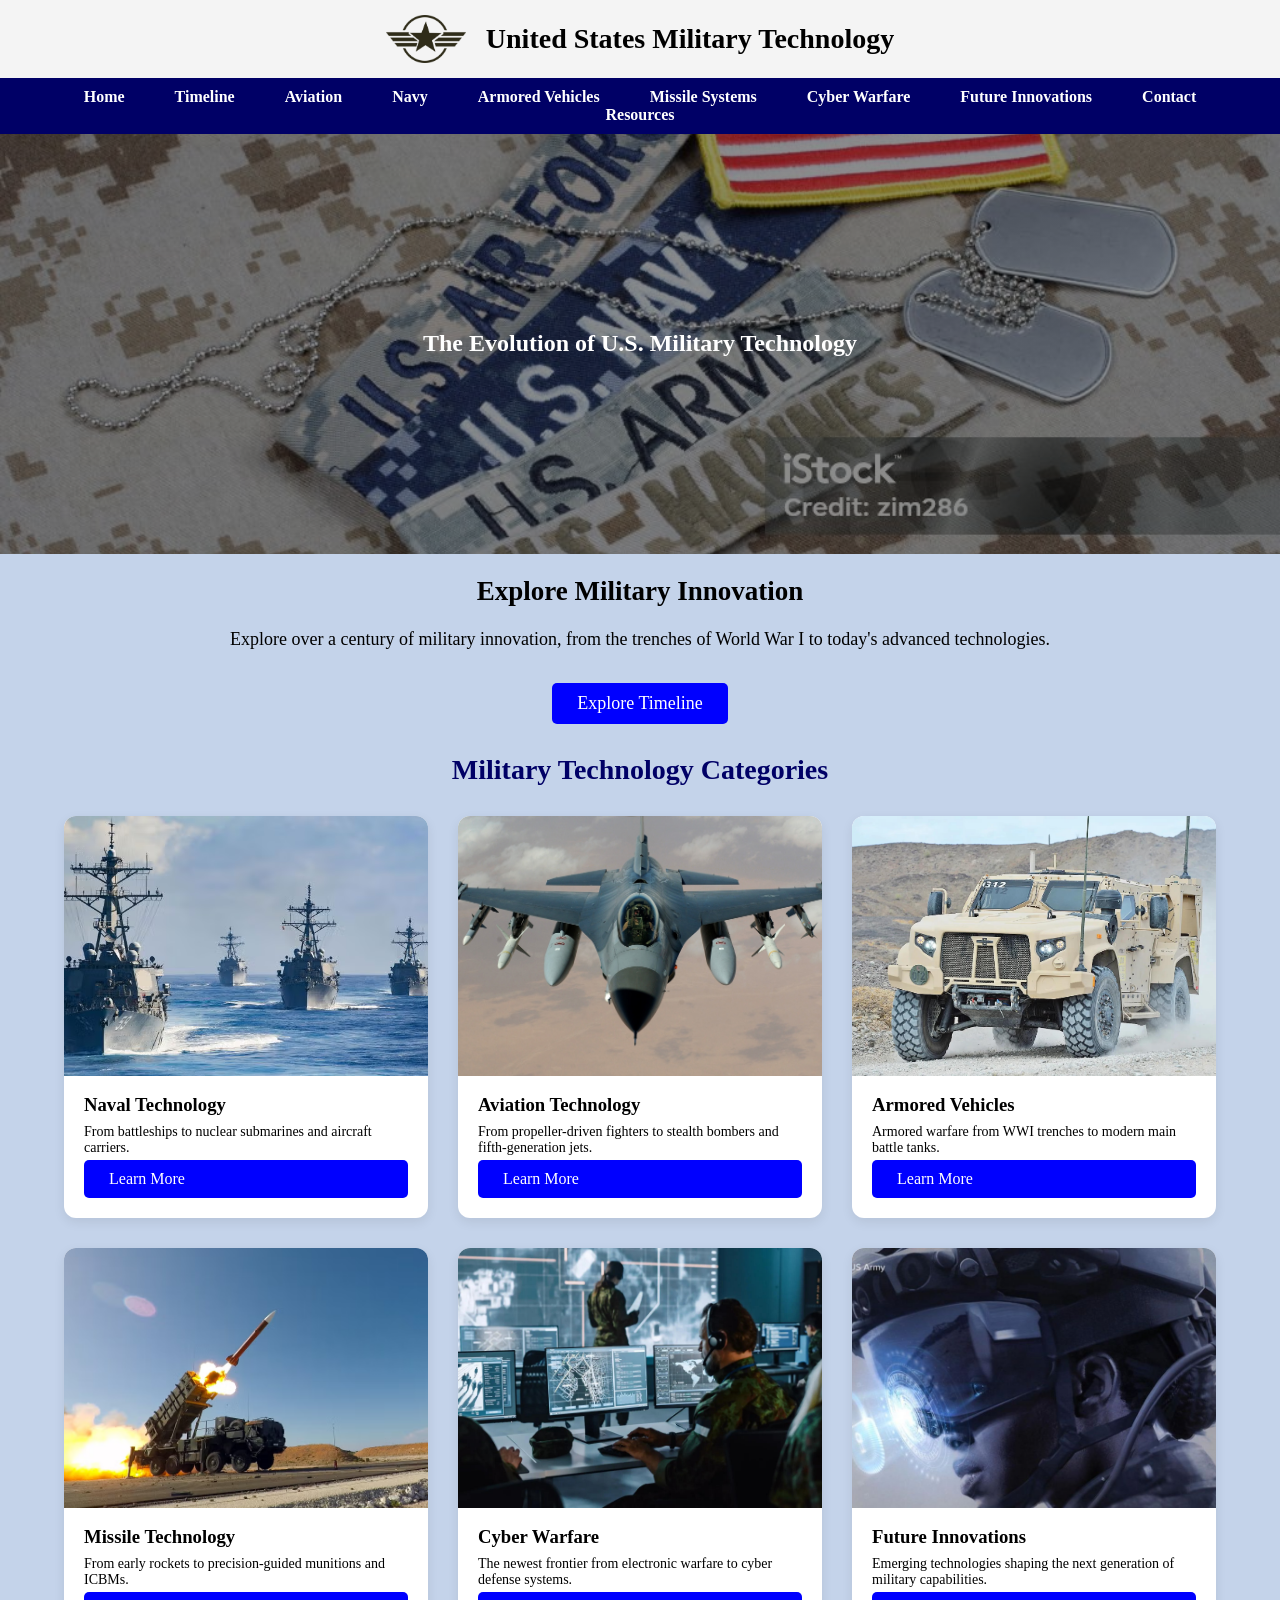
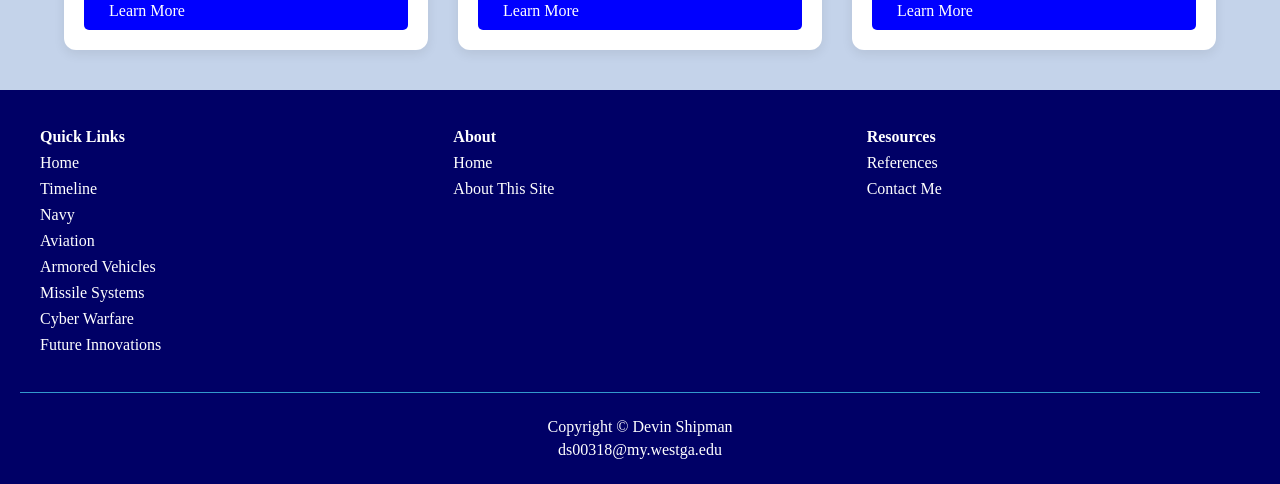
==== index.html @ 05930c2b "Add files via upload" ====
<!DOCTYPE html>
<html lang="en">

<head>
  <meta charset="UTF-8">
  <meta name="viewport" content="width=device-width, initial-scale=1.0">
  <title>Military Technology Evolution</title>
  <link rel="stylesheet" href="project.css">
</head>

<body>

  <header class="top-header">
    <img src="images/logo1.png" alt="United States Military Technology website logo" class="logo">
    <h1 class="site-title">United States Military Technology</h1>
  </header>

  <nav>
    <ul class="navbar">
      <li><a href="index.html">Home</a></li>
      <li><a href="timeline.html">Timeline</a></li>
      <li><a href="aviation.html">Aviation</a></li>
      <li><a href="navy.html">Navy</a></li>
      <li><a href="armored-vehicles.html">Armored Vehicles</a></li>
      <li><a href="missile-systems.html">Missile Systems</a></li>
      <li><a href="cyber-warfare.html">Cyber Warfare</a></li>
      <li><a href="future-innovations.html">Future Innovations</a></li>
      <li><a href="contact.html">Contact</a></li>
      <li><a href="resources.html">Resources</a></li>
    </ul>
  </nav>

  <main>

    <section class="hero">
      <h2>The Evolution of U.S. Military Technology</h2>
    </section>

    <section class="description">
      <h2>Explore Military Innovation</h2>
      <p>
        Explore over a century of military innovation, from the trenches of World War I to today's advanced
        technologies.
      </p>
      <a href="timeline.html" class="btn">Explore Timeline</a>
    </section>

    <section class="categories">

      <h2 class="section-title">Military Technology Categories</h2>

      <div class="learn-section">

        <article class="learn-card">
          <img src="images/navalhero_image1.avif" alt="Naval ships and submarines">
          <h3>Naval Technology</h3>
          <p>From battleships to nuclear submarines and aircraft carriers.</p>
          <a href="navy.html" class="btn">Learn More</a>
        </article>

        <article class="learn-card">
          <img src="images/aviationhero_image1.jpg" alt="Military aircraft and jets">
          <h3>Aviation Technology</h3>
          <p>From propeller-driven fighters to stealth bombers and fifth-generation jets.</p>
          <a href="aviation.html" class="btn">Learn More</a>
        </article>

        <article class="learn-card">
          <img src="images/armoredvehicleshero_image1.jpg" alt="Military tanks and armored vehicles">
          <h3>Armored Vehicles</h3>
          <p>Armored warfare from WWI trenches to modern main battle tanks.</p>
          <a href="armored-vehicles.html" class="btn">Learn More</a>
        </article>

        <article class="learn-card">
          <img src="images/missilehero_image1.avif" alt="Missile launch systems">
          <h3>Missile Technology</h3>
          <p>From early rockets to precision-guided munitions and ICBMs.</p>
          <a href="missile-systems.html" class="btn">Learn More</a>
        </article>

        <article class="learn-card">
          <img src="images/cyberwarfarehero_image1.jpg" alt="Cyber warfare and digital defense">
          <h3>Cyber Warfare</h3>
          <p>The newest frontier from electronic warfare to cyber defense systems.</p>
          <a href="cyber-warfare.html" class="btn">Learn More</a>
        </article>

        <article class="learn-card">
          <img src="images/futureinnovationshero_image1.jpeg" alt="Futuristic military technology concepts">
          <h3>Future Innovations</h3>
          <p>Emerging technologies shaping the next generation of military capabilities.</p>
          <a href="future-innovations.html" class="btn">Learn More</a>
        </article>

      </div>
    </section>

  </main>

  <footer>
    <div class="footer-container">
      
      <div class="footer-section">
        <p><strong>Quick Links</strong></p>
        <p><a href="index.html">Home</a></p>
        <p><a href="timeline.html">Timeline</a></p>
        <p><a href="navy.html">Navy</a></p>
        <p><a href="aviation.html">Aviation</a></p>
        <p><a href="armored-vehicles.html">Armored Vehicles</a></p>
        <p><a href="missile-systems.html">Missile Systems</a></p>
        <p><a href="cyber-warfare.html">Cyber Warfare</a></p>
        <p><a href="future-innovations.html">Future Innovations</a></p>
      </div>

      <div class="footer-section">
        <p><strong>About</strong></p>
        <p><a href="index.html">Home</a></p>
        <p><a href="timeline.html">About This Site</a></p>
      </div>

      <div class="footer-section">
        <p><strong>Resources</strong></p>
        <p><a href="resources.html">References</a></p>
        <p><a href="mailto:ds00318@my.westga.edu">Contact Me</a></p>
      </div>

    </div>

    <div class="footer-copyright">
      <p>Copyright &copy; Devin Shipman</p>
      <p><a href="mailto:ds00318@my.westga.edu">ds00318@my.westga.edu</a></p>
    </div>
  </footer>

</body>

</html>
---- project.css ----
/*Makes all elements use border-box so padding doesn't increase width*/
* {
  box-sizing: border-box;
}

/* Basic page styling (font, background, center text) */
body {
  font-family: Georgia, 'Times New Roman', Times, serif;
  margin: 0;
  text-align: center;
  background-color: #c4d3ea;
}

/*Header layout with logo and title centered*/
.top-header {
  display: flex;
  justify-content: center;
  align-items: center;
  background: #f4f4f4;
  padding: 15px;
  gap: 20px;
}

/* Logo size */
.logo {
  width: 80px;
}

/* Website title styling */
.site-title {
  margin: 0;
  font-size: 28px;
  white-space: nowrap;
}

/* Navbar at the top of each webpage */
.navbar {
  list-style: none;
  margin: 0;
  padding: 10px;
  background: #000066;
}

/* Navigation list items displayed inline */
.navbar li {
  display: inline;
  margin: 0 15px;
}

/* Navigation links styling */
.navbar a {
  color: white;
  text-decoration: none;
  font-weight: bold;
  padding: 8px;
}

/* Hover effect for nav links */
.navbar a:hover {
  text-decoration: underline;
}

/* Hero section on the home page with background image and centered content */
.hero {
  background-image: linear-gradient(rgba(0, 0, 0, .45), rgba(0, 0, 0, .45)), url("images/hero_image1.jpg");
  background-position: center;
  background-size: cover;
  background-repeat: no-repeat;

  color: white;
  height: 420px;

  display: flex;
  flex-direction: column;
  justify-content: center;
  align-items: center;
}

/* Button styling */
.btn {
  display: inline-block;
  padding: 10px 25px;
  margin-top: 15px;
  background: blue;
  color: white;
  text-decoration: none;
  border-radius: 5px;
}

/* Button hover effect */
.btn:hover {
  background: white;
  color: blue;
}

/* Descriptions  */
.description {
  font-size: 18px;
  width: 80%;
  margin: 20px auto;
}

/*  Styles the titles for each main content section */
.section-title {
  font-size: 28px;
  margin: 30px 0 15px;
  color: #000066;
}

/*  Home page Learn sections */
.learn-section {
  display: grid;
  grid-template-columns: repeat(3, 1fr);
  gap: 30px;
  width: 90%;
  max-width: 1400px;
  margin: 30px auto;
}

.learn-card {
  background: #ffffff;
  padding: 0;
  border-radius: 12px;
  box-shadow: 0 4px 12px rgba(0, 0, 0, 0.08);
  text-align: left;
  overflow: hidden;
  display: flex;
  flex-direction: column;
}

.learn-card a {
  margin: auto 20px 20px;
}

.learn-card img {
  width: 100%;
  height: 260px;
  object-fit: cover;
}

.learn-card h3 {
  margin: 18px 20px 8px;
}

.learn-card p {
  font-size: 14px;
  margin: 0 20px 4px;
}

.learn-card:hover {
  transform: translateY(-5px);
  transition: 0.3s;
}

/* Content section on each webpage */
.content-section {
  width: 100%;
  max-width: 1400px;
  margin: 0 auto;
  padding: 0 20px;
}

.content-card {
  display: flex;
  gap: 20px;
  background: #f8f8f8;
  padding: 15px;
  margin: 30px auto;

  max-width: 1600px;
  width: 100%;

  border-radius: 8px;
  text-align: left;
  align-items: stretch;
}

.content-card img {
  width: 35%;
  max-width: 350px;
  height: 100%;
  object-fit: cover;
  border-radius: 6px;
}

/* Left side image column */
.image-column {
  width: 25%;
  display: flex;
  flex-direction: column;
  gap: 10px;

  justify-content: center;
  align-content: center;
}

/* Images */
.image-column img {
  width: 100%;
  height: 160px;
  object-fit: cover;
  border-radius: 6px;
  display: block;
}

.content-text {
  text-align: left;
  max-width: 900px;
  display: flex;
  flex-direction: column;
  flex: 1;
}

.content-card p {
  font-size: 14px;
  line-height: 1.5;
  margin-bottom: 12px;
}

/* Links */
.content-card a {
  display: inline-block;
  margin-top: 10px;
  color: blue;
  text-decoration: none;
}

.content-card a:hover {
  text-decoration: underline;
}

@media (max-width: 900px) {
  .content-card {
    flex-direction: column;
    align-items: center;
  }

  .content-card img {
    width: 80%;
    max-width: 500px;
  }

  .content-text {
    width: 100%;
  }
}

/* Timeline */
.timeline {
  position: relative;
  width: 80%;
  margin: 40px auto;
}

.timeline-card {
  background: #f8f8f8;
  padding: 15px;
  border-radius: 8px;
  width: 100%;
}

.timeline::after {
  content: "";
  position: absolute;
  width: 4px;
  background: #000066;
  top: 0;
  bottom: 0;
  left: 38px;
}

.event {
  position: relative;
  padding: 20px 20px 20px 70px;
  width: 100%;
  text-align: left;
}

.event::after {
  content: "";
  position: absolute;
  width: 14px;
  height: 14px;
  background: #000066;
  border-radius: 50%;
  top: 30px;
  left: 33px;
}

.year {
  font-weight: bold;
  color: #000066;
}

/* Table */
table {
  width: 95%;
  margin: 30px auto;
  border: 1px solid #3399CC;
  border-collapse: collapse;
  font-size: 14px;
}

caption {
  font-size: 18px;
  font-weight: bold;
  margin-bottom: 15px;
  color: #000066;
}

td,
th {
  padding: 10px;
  border: 1px solid #3399CC;
  vertical-align: top;
}

th {
  background-color: #000066;
  color: white;
  font-weight: bold;
}

td {
  text-align: left;
  background-color: #f8f8f8;
}

tr:nth-of-type(even) td {
  background-color: #DFEDF8;
}

td ul {
  margin: 0;
  padding-left: 20px;
}

td li {
  margin: 3px 0;
  text-align: left;
}

/* CONTACT HERO */
.contact-hero {
  background: linear-gradient(to right, #0a1a33, #1f3c88);
  color: white;
  text-align: center;
  padding: 60px 20px;
}

.contact-hero h2 {
  font-size: 42px;
  margin-bottom: 10px;
}

.contact-hero p {
  font-size: 18px;
}

/* CONTACT LAYOUT */
.contact-container {
  display: flex;
  justify-content: center;
  gap: 40px;
  padding: 50px 20px;
  background: linear-gradient(to right, #1f3c88, #233b6e);
  flex-wrap: wrap;
}

/* FORM CARD */
.contact-form {
  background: #e6e6e6;
  padding: 30px;
  border-radius: 15px;
  width: 400px;
  text-align: left;
}

.contact-form h3 {
  margin-bottom: 20px;
}

.contact-form label {
  display: block;
  margin-top: 15px;
  font-weight: bold;
}

.contact-form input,
.contact-form select,
.contact-form textarea {
  width: 100%;
  padding: 10px;
  margin-top: 5px;
  border-radius: 8px;
  border: 1px solid #ccc;
}

/* INFO CARD */
.contact-info {
  background: rgba(255, 255, 255, 0.1);
  color: white;
  padding: 30px;
  border-radius: 15px;
  width: 350px;
  text-align: left;
}

.contact-info h3 {
  margin-bottom: 20px;
}

.contact-info p {
  margin-bottom: 20px;
}

/* BUTTON FIX */
.contact-form .btn {
  width: 100%;
  margin-top: 20px;
  background: #000066;
}

.contact-form .btn:hover {
  background: white;
  color: #000066;
}

/* MOBILE */
@media (max-width: 900px) {
  .contact-container {
    flex-direction: column;
    align-items: center;
  }
}

/* REFERENCES PAGE */
.references-hero {
  background: linear-gradient(to right, #0b1a33, #1f3c88);
  color: white;
  text-align: center;
  padding: 50px 20px;
}

.references-about {
  background: rgba(255, 255, 255, 0.1);
  color: white;
  max-width: 700px;
  margin: 30px auto;
  padding: 20px;
  border-radius: 10px;
  text-align: center;
}

.reference-main {
  background: linear-gradient(to bottom, #1f3c88, #0b1a33);
  padding-bottom: 50px;
}

.references-list {
  max-width: 700px;
  margin: auto;
}

.reference-card {
  background: #eee;
  border-radius: 10px;
  padding: 20px;
  margin-bottom: 20px;
  text-align: left;
}

.ref-content h4 {
  margin-bottom: 5px;
}

.ref-content p {
  font-size: 14px;
  margin-bottom: 8px;
}

.ref-content a {
  color: blue;
  font-size: 14px;
  text-decoration: none;
}

.ref-content a:hover {
  text-decoration: underline;
}

/* TABLET */
@media (max-width: 900px) {

  .learn-section {
    grid-template-columns: repeat(2, 1fr);
  }

  .navbar {
    display: flex;
    flex-wrap: wrap;
    justify-content: center;
  }

  .navbar li {
    margin: 8px 10px;
  }

  .content-card {
    flex-direction: column;
    align-items: center;
  }

  .content-card img {
    width: 80%;
    max-width: 500px;
  }
}

/* MOBILE */
@media (max-width: 600px) {

  .learn-section {
    grid-template-columns: 1fr;
  }

  body {
    font-size: 16px;
  }

  .top-header {
    flex-direction: column;
  }

  .site-title {
    font-size: 22px;
  }

  .btn {
    width: 90%;
  }

  .learn-card img {
    height: auto;
  }
}

/* EXTRA SMALL */
@media (max-width: 400px) {

  .navbar li {
    display: block;
    margin: 5px 0;
  }

  .description {
    width: 95%;
  }
}

/* Footer */
footer {
  background: #000066;
  color: white;
  padding: 30px 20px 20px;
  margin-top: 40px;
  text-align: left;
}

.footer-container {
  display: flex;
  justify-content: space-between;
  flex-wrap: wrap;
  max-width: 1200px;
  margin: 0 auto;
  gap: 40px;
}

.footer-section {
  flex: 1;
  min-width: 150px;
}

.footer-section p {
  margin: 8px 0;
}

.footer-section a {
  color: white;
  text-decoration: none;
}

.footer-section a:hover {
  text-decoration: underline;
}

.footer-copyright {
  text-align: center;
  margin-top: 30px;
  padding-top: 20px;
  border-top: 1px solid #3399CC;
}

.footer-copyright p {
  margin: 5px 0;
}

.footer-copyright a {
  color: white;
  text-decoration: none;
}

.footer-copyright a:hover {
  text-decoration: underline;
}
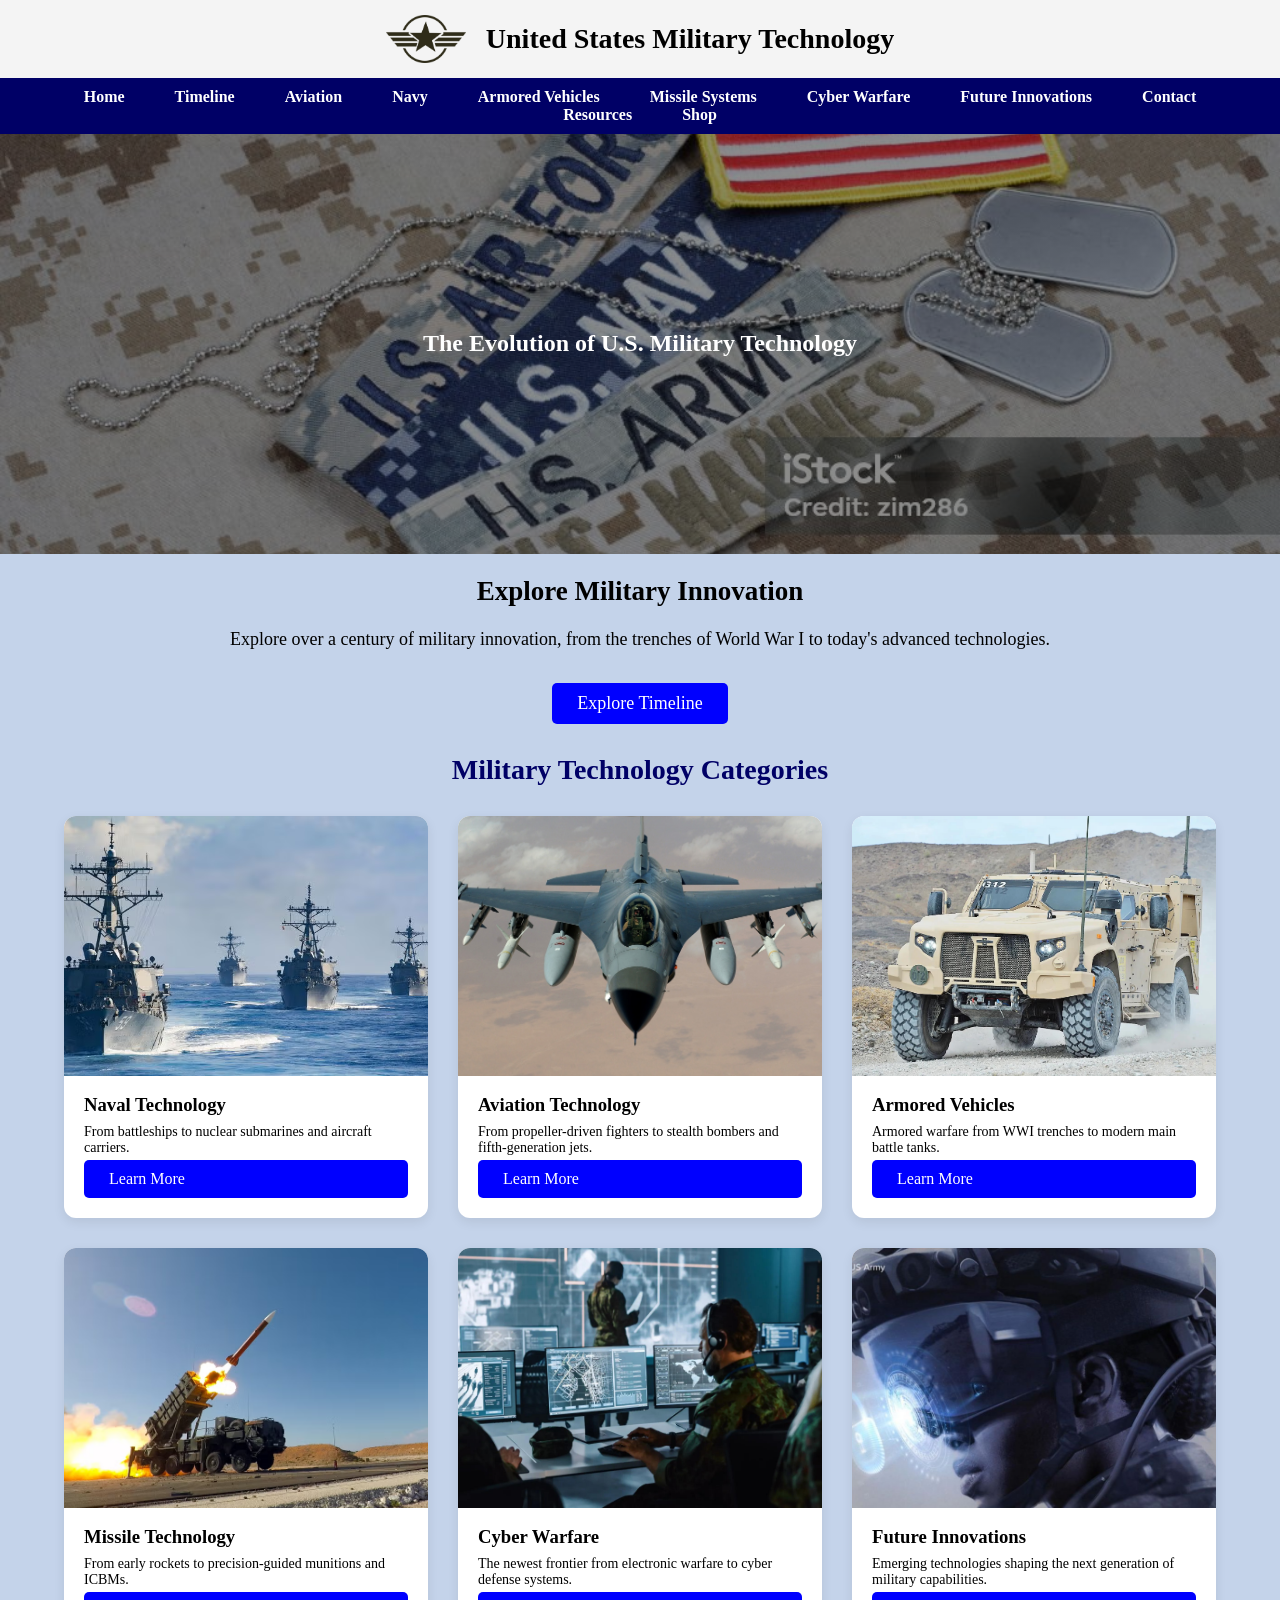
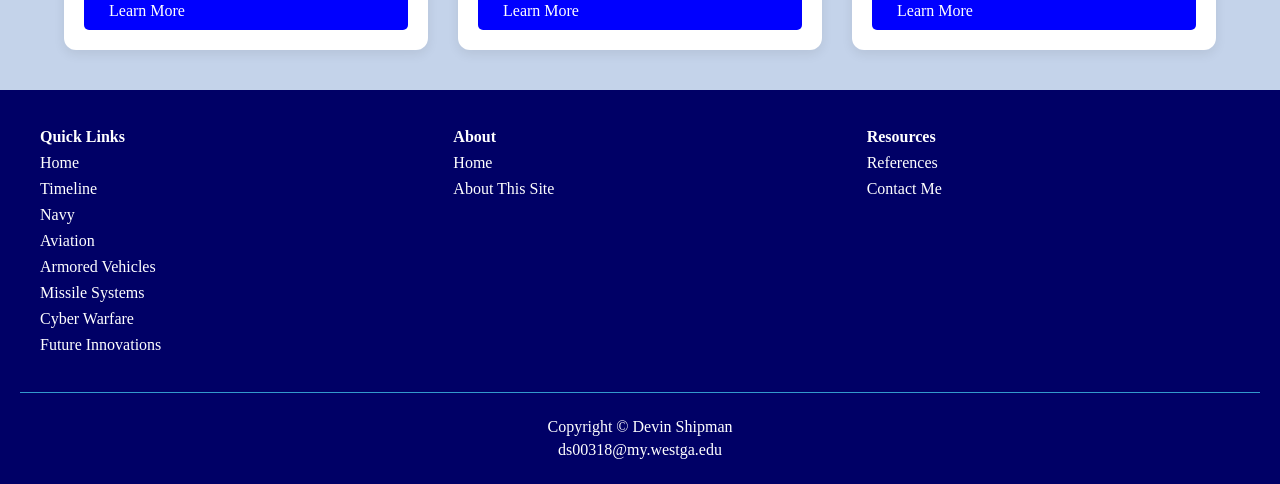
==== commit b30b8323: "Update index.html Add the products.html link to the nav bar" ====
--- a/index.html
+++ b/index.html
@@ -27,6 +27,7 @@
       <li><a href="future-innovations.html">Future Innovations</a></li>
       <li><a href="contact.html">Contact</a></li>
       <li><a href="resources.html">Resources</a></li>
+      <li><a href="products.html">Shop</a></li>
     </ul>
   </nav>
 
@@ -135,4 +136,4 @@
 
 </body>
 
-</html>+</html>
--- a/project.css
+++ b/project.css
@@ -557,6 +557,29 @@
     width: 95%;
   }
 }
+/* VIDEO SECTION */
+video-section {
+  width: 100%;
+  max-width: 1400px;
+  margin: 50px auto;
+  padding: 0 20px;
+}
+
+.video-container {
+  display: flex;
+  justify-content: center;
+  margin-top: 20px;
+  width: 100%;
+}
+
+.video-container iframe {
+  width: 100%;
+  max-width: 800px;
+  aspect-ratio: 16 / 9; /* 🔑 makes it responsive */
+  border-radius: 12px;
+  box-shadow: 0 6px 16px rgba(0,0,0,0.25);
+  border: none;
+}
 
 /* Footer */
 footer {
@@ -612,4 +635,4 @@
 
 .footer-copyright a:hover {
   text-decoration: underline;
-}+}
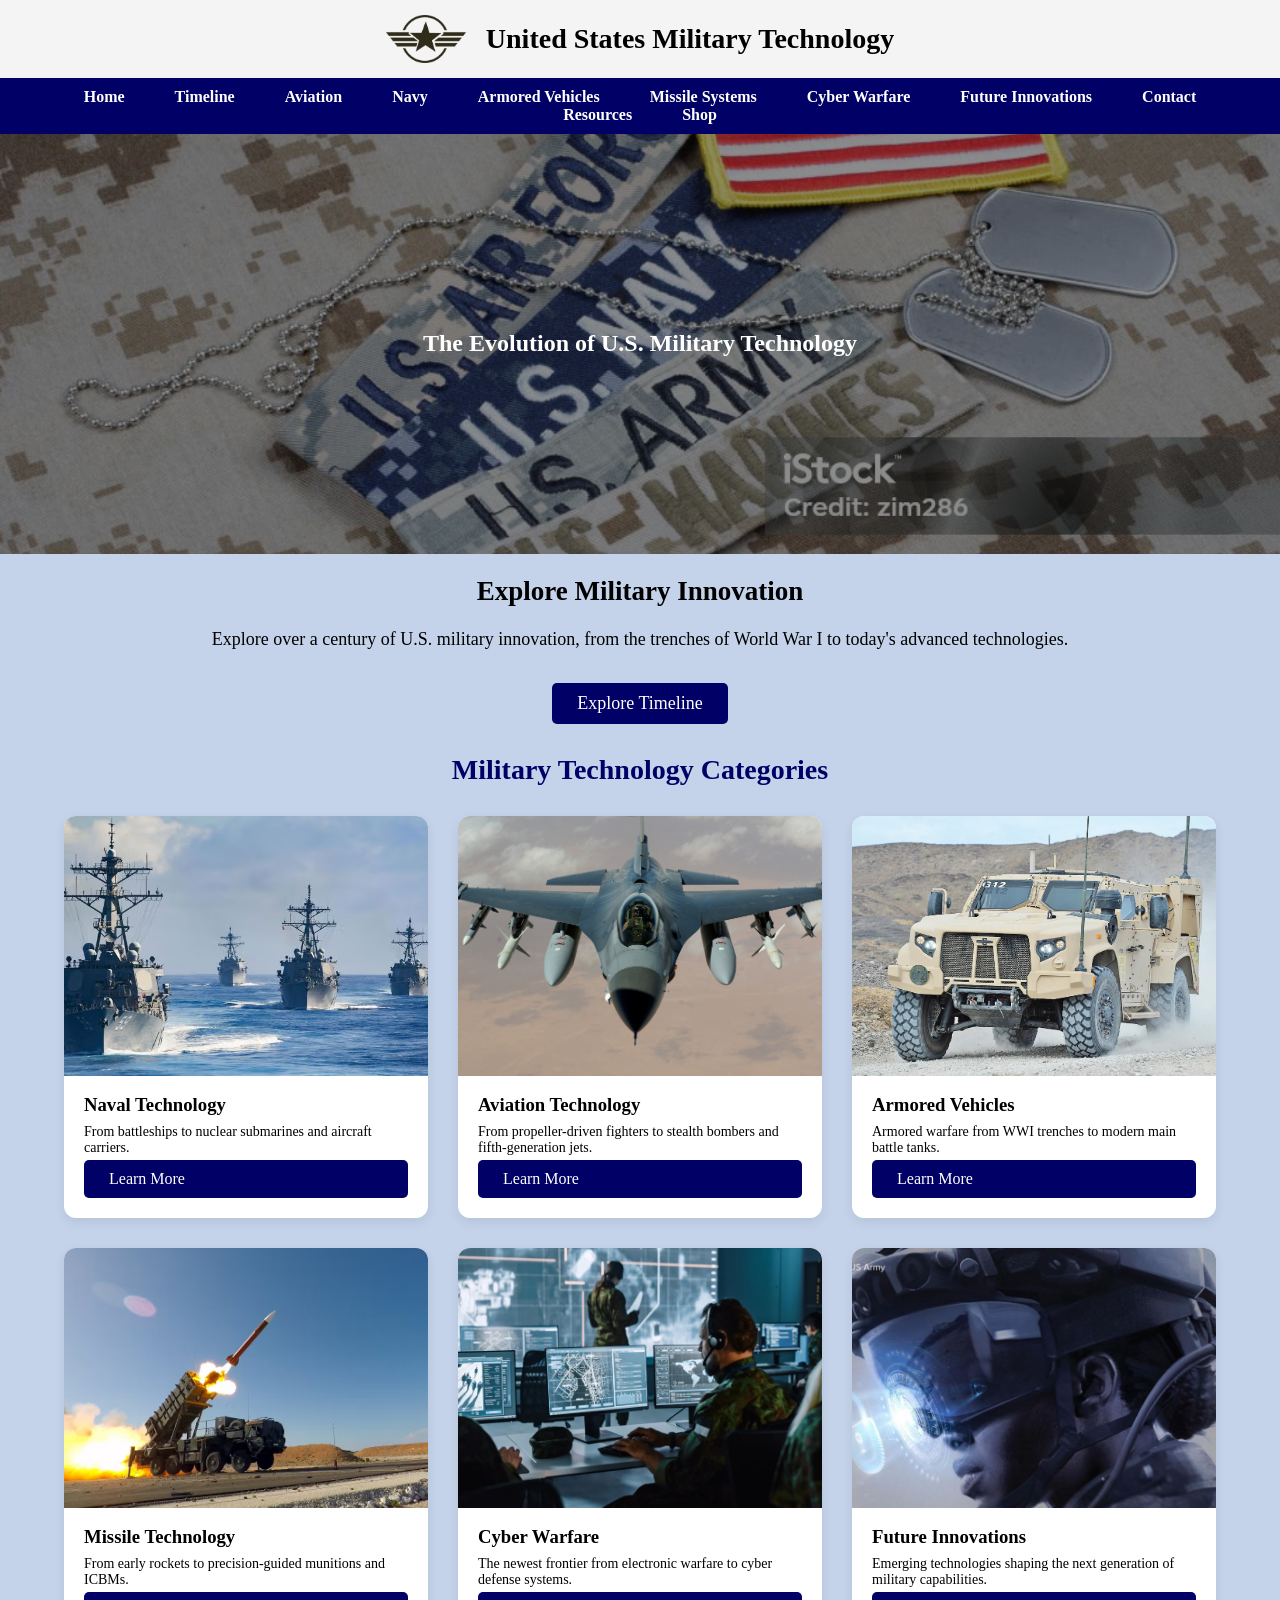
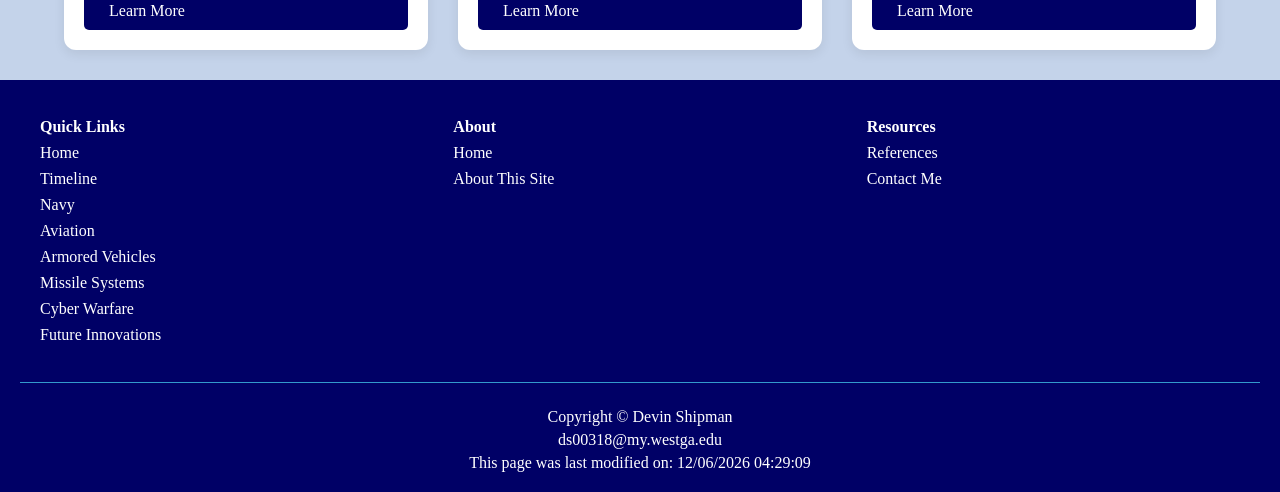
==== commit 2a19d43b: "Update index.html Added a script to the footer to track when the webpage was last modified. Made oth" ====
--- a/index.html
+++ b/index.html
@@ -4,7 +4,7 @@
 <head>
   <meta charset="UTF-8">
   <meta name="viewport" content="width=device-width, initial-scale=1.0">
-  <title>Military Technology Evolution</title>
+  <title>Home | Military Technology</title>
   <link rel="stylesheet" href="project.css">
 </head>
 
@@ -40,7 +40,7 @@
     <section class="description">
       <h2>Explore Military Innovation</h2>
       <p>
-        Explore over a century of military innovation, from the trenches of World War I to today's advanced
+        Explore over a century of U.S. military innovation, from the trenches of World War I to today's advanced
         technologies.
       </p>
       <a href="timeline.html" class="btn">Explore Timeline</a>
@@ -101,7 +101,7 @@
 
   <footer>
     <div class="footer-container">
-      
+
       <div class="footer-section">
         <p><strong>Quick Links</strong></p>
         <p><a href="index.html">Home</a></p>
@@ -131,6 +131,11 @@
     <div class="footer-copyright">
       <p>Copyright &copy; Devin Shipman</p>
       <p><a href="mailto:ds00318@my.westga.edu">ds00318@my.westga.edu</a></p>
+      <div>
+        <script>
+          document.write("This page was last modified on: " + document.lastModified)
+        </script>
+      </div>
     </div>
   </footer>
 
--- a/project.css
+++ b/project.css
@@ -30,7 +30,6 @@
 .site-title {
   margin: 0;
   font-size: 28px;
-  white-space: nowrap;
 }
 
 /* Navbar at the top of each webpage */
@@ -68,7 +67,7 @@
   background-repeat: no-repeat;
 
   color: white;
-  height: 420px;
+  min-height: 420px;
 
   display: flex;
   flex-direction: column;
@@ -81,7 +80,7 @@
   display: inline-block;
   padding: 10px 25px;
   margin-top: 15px;
-  background: blue;
+  background: #000066;
   color: white;
   text-decoration: none;
   border-radius: 5px;
@@ -90,7 +89,7 @@
 /* Button hover effect */
 .btn:hover {
   background: white;
-  color: blue;
+  color: #000066;
 }
 
 /* Descriptions  */
@@ -221,28 +220,12 @@
 .content-card a {
   display: inline-block;
   margin-top: 10px;
-  color: blue;
+  color: #000066;
   text-decoration: none;
 }
 
 .content-card a:hover {
   text-decoration: underline;
-}
-
-@media (max-width: 900px) {
-  .content-card {
-    flex-direction: column;
-    align-items: center;
-  }
-
-  .content-card img {
-    width: 80%;
-    max-width: 500px;
-  }
-
-  .content-text {
-    width: 100%;
-  }
 }
 
 /* Timeline */
@@ -414,7 +397,6 @@
   margin-bottom: 20px;
 }
 
-/* BUTTON FIX */
 .contact-form .btn {
   width: 100%;
   margin-top: 20px;
@@ -424,14 +406,6 @@
 .contact-form .btn:hover {
   background: white;
   color: #000066;
-}
-
-/* MOBILE */
-@media (max-width: 900px) {
-  .contact-container {
-    flex-direction: column;
-    align-items: center;
-  }
 }
 
 /* REFERENCES PAGE */
@@ -454,12 +428,17 @@
 
 .reference-main {
   background: linear-gradient(to bottom, #1f3c88, #0b1a33);
-  padding-bottom: 50px;
+  padding-bottom: 0;
+}
+
+.reference-main+footer {
+  margin-top: 0;
 }
 
 .references-list {
   max-width: 700px;
   margin: auto;
+  padding-bottom: 50px;
 }
 
 .reference-card {
@@ -489,76 +468,7 @@
   text-decoration: underline;
 }
 
-/* TABLET */
-@media (max-width: 900px) {
-
-  .learn-section {
-    grid-template-columns: repeat(2, 1fr);
-  }
-
-  .navbar {
-    display: flex;
-    flex-wrap: wrap;
-    justify-content: center;
-  }
-
-  .navbar li {
-    margin: 8px 10px;
-  }
-
-  .content-card {
-    flex-direction: column;
-    align-items: center;
-  }
-
-  .content-card img {
-    width: 80%;
-    max-width: 500px;
-  }
-}
-
-/* MOBILE */
-@media (max-width: 600px) {
-
-  .learn-section {
-    grid-template-columns: 1fr;
-  }
-
-  body {
-    font-size: 16px;
-  }
-
-  .top-header {
-    flex-direction: column;
-  }
-
-  .site-title {
-    font-size: 22px;
-  }
-
-  .btn {
-    width: 90%;
-  }
-
-  .learn-card img {
-    height: auto;
-  }
-}
-
-/* EXTRA SMALL */
-@media (max-width: 400px) {
-
-  .navbar li {
-    display: block;
-    margin: 5px 0;
-  }
-
-  .description {
-    width: 95%;
-  }
-}
-/* VIDEO SECTION */
-video-section {
+.video-section {
   width: 100%;
   max-width: 1400px;
   margin: 50px auto;
@@ -575,9 +485,9 @@
 .video-container iframe {
   width: 100%;
   max-width: 800px;
-  aspect-ratio: 16 / 9; /* 🔑 makes it responsive */
+  aspect-ratio: 16 / 9;
   border-radius: 12px;
-  box-shadow: 0 6px 16px rgba(0,0,0,0.25);
+  box-shadow: 0 6px 16px rgba(0, 0, 0, 0.25);
   border: none;
 }
 
@@ -586,7 +496,7 @@
   background: #000066;
   color: white;
   padding: 30px 20px 20px;
-  margin-top: 40px;
+  margin-top: 0;
   text-align: left;
 }
 
@@ -636,3 +546,188 @@
 .footer-copyright a:hover {
   text-decoration: underline;
 }
+
+/* Store Header */
+.store-header {
+  background: linear-gradient(to right, #1e3c72, #2a5298);
+  color: white;
+  padding: 40px;
+}
+
+.store-header h2 {
+  margin: 0;
+}
+
+.filters {
+  padding: 20px;
+}
+
+.filters h2 {
+  position: absolute;
+  left: -9999px;
+}
+
+.filters .btn {
+  margin-right: 10px;
+  padding: 8px 15px;
+  border: none;
+  border-radius: 20px;
+  background: #eee;
+}
+
+.filters .active {
+  background: #2a5298;
+  color: white;
+}
+
+/* Product Grid */
+.product-grid {
+  display: grid;
+  grid-template-columns: repeat(3, 1fr);
+  gap: 20px;
+  padding: 20px;
+}
+
+.product-card {
+  background: white;
+  border-radius: 10px;
+  padding: 15px;
+  box-shadow: 0 4px 8px rgba(0, 0, 0, 0.1);
+}
+
+.product-card img {
+  width: 100%;
+  height: 200px;
+  min-height: 200px;
+  object-fit: contain;
+}
+
+.product-card h3 {
+  margin: 10px 0;
+}
+
+.price {
+  display: block;
+  color: #2a5298;
+  font-weight: bold;
+  margin: 10px 0;
+}
+
+.product-card .btn {
+  background: #2a5298;
+  color: white;
+  border: none;
+  padding: 10px;
+  width: 100%;
+  border-radius: 5px;
+  cursor: pointer;
+}
+
+.product-card .btn:hover {
+  background: #1e3c72;
+}
+
+/* TABLET */
+@media (max-width: 900px) {
+
+  .learn-section {
+    grid-template-columns: repeat(2, 1fr);
+  }
+
+  .navbar {
+    display: flex;
+    flex-wrap: wrap;
+    justify-content: center;
+  }
+
+  .navbar li {
+    margin: 8px 10px;
+  }
+
+  .content-card {
+    flex-direction: column;
+    align-items: center;
+  }
+
+  .content-card img {
+    width: 80%;
+    max-width: 500px;
+  }
+
+  .content-text {
+    width: 100%;
+  }
+
+  .image-column {
+    width: 100%;
+    flex-direction: row;
+    flex-wrap: wrap;
+  }
+
+  .image-column img {
+    height: 140px;
+    flex: 1 1 45%;
+  }
+
+  .contact-container {
+    flex-direction: column;
+    align-items: center;
+  }
+
+  .timeline {
+    width: 95%;
+  }
+}
+
+/* MOBILE */
+@media (max-width: 600px) {
+
+  .learn-section {
+    grid-template-columns: 1fr;
+  }
+
+  body {
+    font-size: 16px;
+  }
+
+  .top-header {
+    flex-direction: column;
+  }
+
+  .site-title {
+    font-size: 22px;
+  }
+
+  .btn {
+    width: 90%;
+  }
+
+  .learn-card img {
+    height: auto;
+  }
+
+  .timeline::after {
+    left: 18px;
+  }
+
+  .event {
+    padding-left: 50px;
+  }
+
+  .event::after {
+    left: 13px;
+  }
+}
+
+/* EXTRA SMALL */
+@media (max-width: 400px) {
+
+  .navbar li {
+    display: block;
+    margin: 5px 0;
+  }
+
+  .description {
+    width: 95%;
+  }
+}
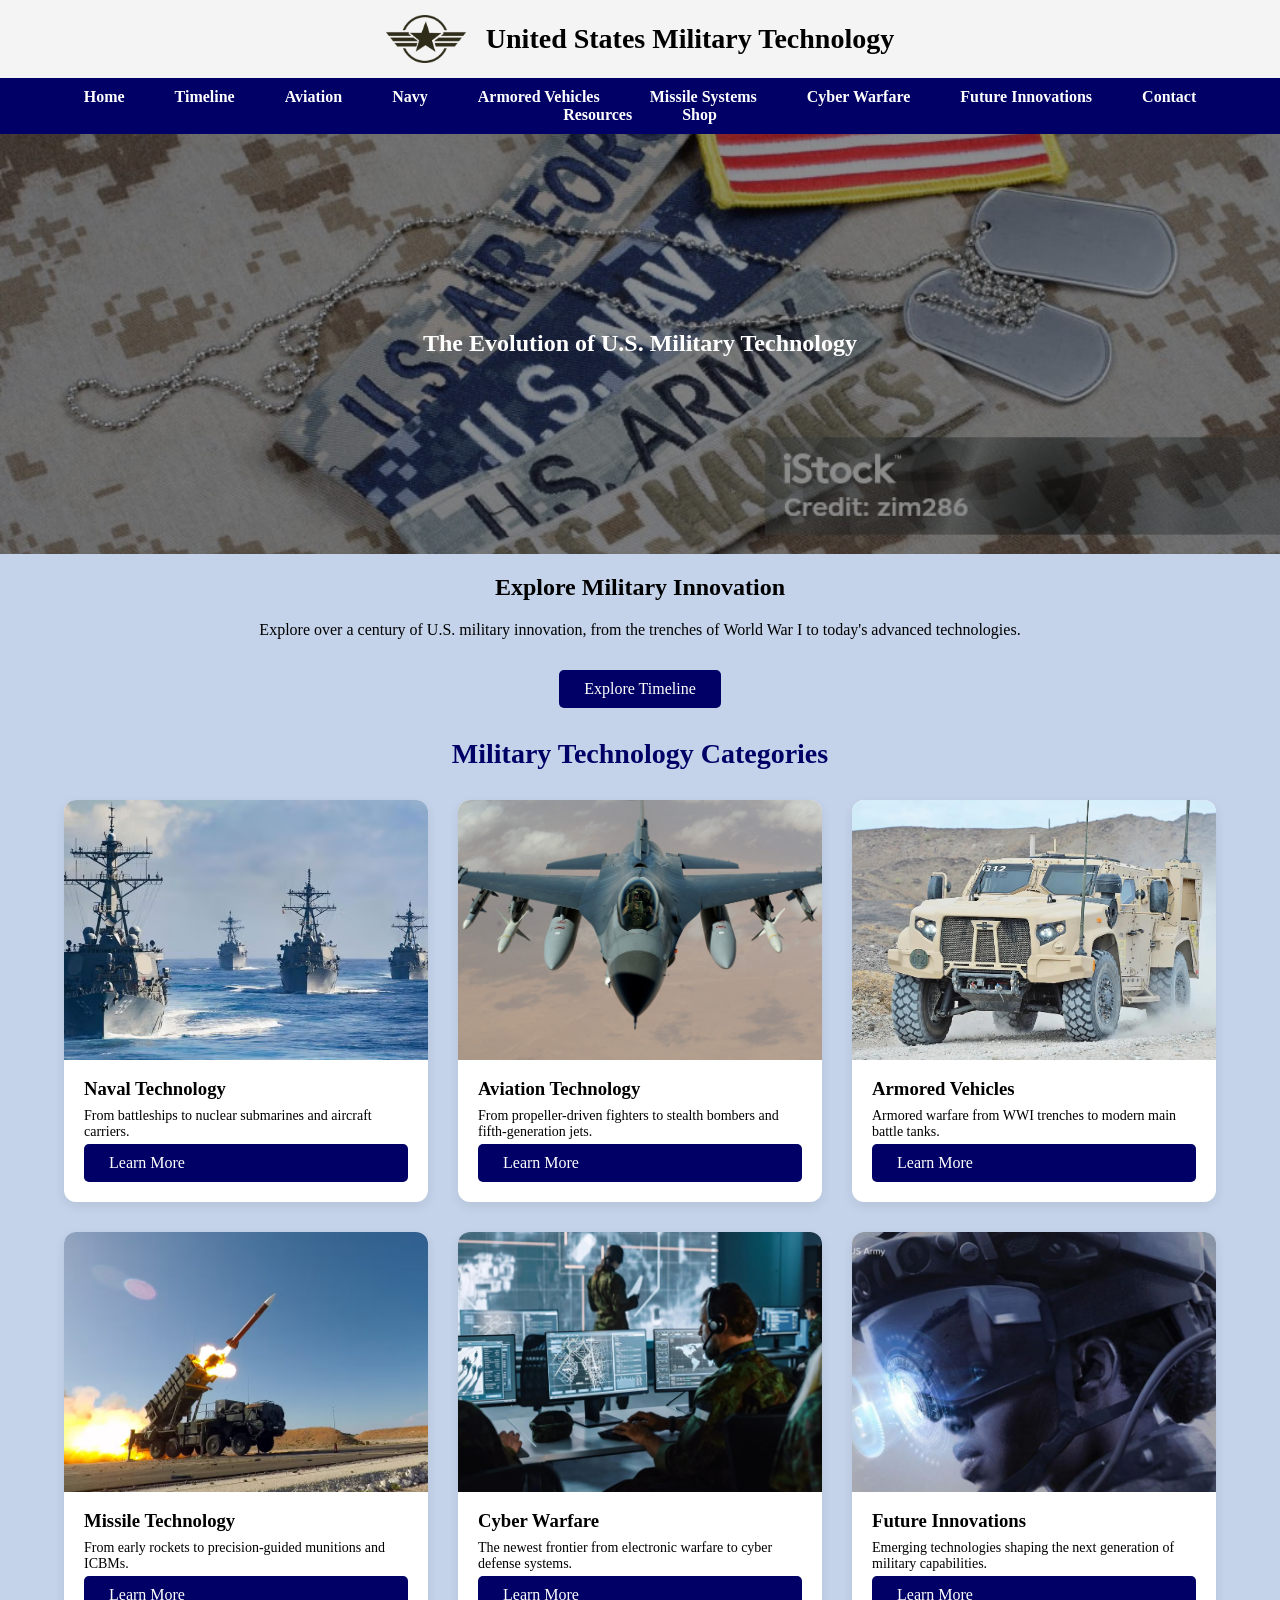
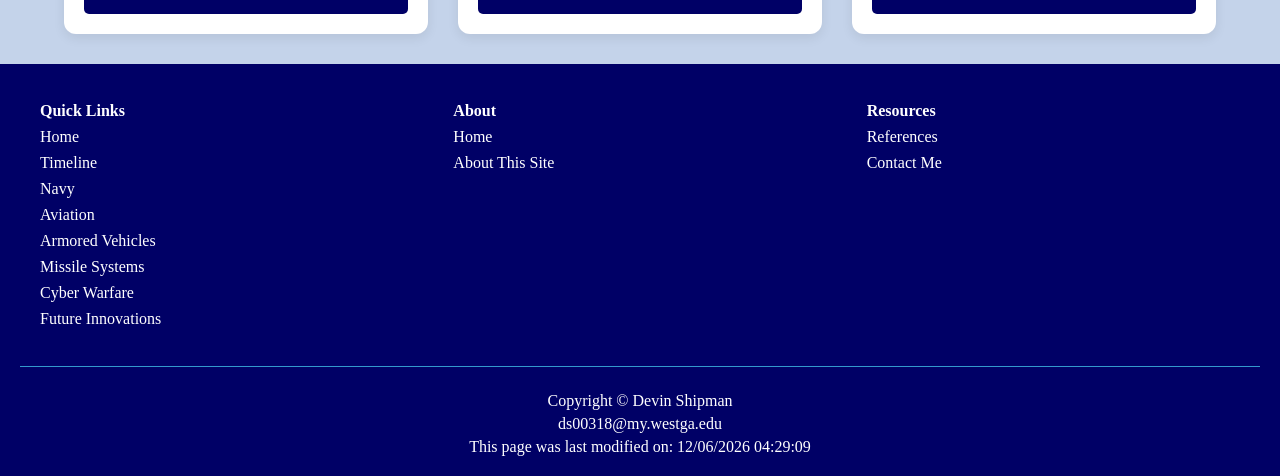
==== commit 715c1072: "Update index.html Added the meta description tag" ====
--- a/index.html
+++ b/index.html
@@ -4,6 +4,8 @@
 <head>
   <meta charset="UTF-8">
   <meta name="viewport" content="width=device-width, initial-scale=1.0">
+  <meta name="description"
+    content="Discover the evolution of U.S. military technology from WWI to today's advanced aviation, naval systems, armored vehicles, missiles, and cyber warfare innovations.">
   <title>Home | Military Technology</title>
   <link rel="stylesheet" href="project.css">
 </head>
--- a/project.css
+++ b/project.css
@@ -1,9 +1,9 @@
-/*Makes all elements use border-box so padding doesn't increase width*/
+/* BASE */
+
 * {
   box-sizing: border-box;
 }
 
-/* Basic page styling (font, background, center text) */
 body {
   font-family: Georgia, 'Times New Roman', Times, serif;
   margin: 0;
@@ -11,7 +11,8 @@
   background-color: #c4d3ea;
 }
 
-/*Header layout with logo and title centered*/
+/* HEADER */
+
 .top-header {
   display: flex;
   justify-content: center;
@@ -21,18 +22,17 @@
   gap: 20px;
 }
 
-/* Logo size */
 .logo {
   width: 80px;
 }
 
-/* Website title styling */
 .site-title {
   margin: 0;
-  font-size: 28px;
-}
-
-/* Navbar at the top of each webpage */
+  font-size: clamp(20px, 4vw, 28px);
+}
+
+/* NAVBAR */
+
 .navbar {
   list-style: none;
   margin: 0;
@@ -40,13 +40,11 @@
   background: #000066;
 }
 
-/* Navigation list items displayed inline */
 .navbar li {
   display: inline;
   margin: 0 15px;
 }
 
-/* Navigation links styling */
 .navbar a {
   color: white;
   text-decoration: none;
@@ -54,12 +52,17 @@
   padding: 8px;
 }
 
-/* Hover effect for nav links */
 .navbar a:hover {
   text-decoration: underline;
 }
 
-/* Hero section on the home page with background image and centered content */
+.navbar a:focus-visible {
+  outline: 3px solid #3399CC;
+  outline-offset: 2px;
+}
+
+/* HERO */
+
 .hero {
   background-image: linear-gradient(rgba(0, 0, 0, .45), rgba(0, 0, 0, .45)), url("images/hero_image1.jpg");
   background-position: center;
@@ -67,7 +70,7 @@
   background-repeat: no-repeat;
 
   color: white;
-  min-height: 420px;
+  min-height: clamp(250px, 50vh, 420px);
 
   display: flex;
   flex-direction: column;
@@ -75,7 +78,8 @@
   align-items: center;
 }
 
-/* Button styling */
+/* BUTTONS */
+
 .btn {
   display: inline-block;
   padding: 10px 25px;
@@ -86,27 +90,32 @@
   border-radius: 5px;
 }
 
-/* Button hover effect */
 .btn:hover {
   background: white;
   color: #000066;
 }
 
-/* Descriptions  */
+.btn:focus-visible {
+  outline: 3px solid #3399CC;
+  outline-offset: 2px;
+}
+
+/* DESCRIPTION & SECTION TITLES */
+
 .description {
-  font-size: 18px;
+  font-size: 16px;
   width: 80%;
   margin: 20px auto;
 }
 
-/*  Styles the titles for each main content section */
 .section-title {
   font-size: 28px;
   margin: 30px 0 15px;
   color: #000066;
 }
 
-/*  Home page Learn sections */
+/* LEARN SECTION (HOME PAGE) */
+
 .learn-section {
   display: grid;
   grid-template-columns: repeat(3, 1fr);
@@ -125,6 +134,7 @@
   overflow: hidden;
   display: flex;
   flex-direction: column;
+  transition: transform 0.3s ease;
 }
 
 .learn-card a {
@@ -148,10 +158,10 @@
 
 .learn-card:hover {
   transform: translateY(-5px);
-  transition: 0.3s;
-}
-
-/* Content section on each webpage */
+}
+
+/* CONTENT SECTION */
+
 .content-section {
   width: 100%;
   max-width: 1400px;
@@ -182,18 +192,15 @@
   border-radius: 6px;
 }
 
-/* Left side image column */
 .image-column {
   width: 25%;
   display: flex;
   flex-direction: column;
   gap: 10px;
-
   justify-content: center;
   align-content: center;
 }
 
-/* Images */
 .image-column img {
   width: 100%;
   height: 160px;
@@ -211,12 +218,11 @@
 }
 
 .content-card p {
-  font-size: 14px;
+  font-size: 16px;
   line-height: 1.5;
   margin-bottom: 12px;
 }
 
-/* Links */
 .content-card a {
   display: inline-block;
   margin-top: 10px;
@@ -228,7 +234,8 @@
   text-decoration: underline;
 }
 
-/* Timeline */
+/* TIMELINE */
+
 .timeline {
   position: relative;
   width: 80%;
@@ -250,6 +257,7 @@
   top: 0;
   bottom: 0;
   left: 38px;
+  z-index: 0;
 }
 
 .event {
@@ -268,6 +276,7 @@
   border-radius: 50%;
   top: 30px;
   left: 33px;
+  z-index: 1;
 }
 
 .year {
@@ -275,10 +284,18 @@
   color: #000066;
 }
 
-/* Table */
-table {
+/* TABLE */
+
+.table-wrapper {
+  overflow-x: auto;
+  -webkit-overflow-scrolling: touch;
   width: 95%;
   margin: 30px auto;
+}
+
+.content-section table {
+  width: 100%;
+  margin: 0;
   border: 1px solid #3399CC;
   border-collapse: collapse;
   font-size: 14px;
@@ -291,39 +308,40 @@
   color: #000066;
 }
 
-td,
-th {
+.content-section td,
+.content-section th {
   padding: 10px;
   border: 1px solid #3399CC;
   vertical-align: top;
 }
 
-th {
+.content-section th {
   background-color: #000066;
   color: white;
   font-weight: bold;
 }
 
-td {
+.content-section td {
   text-align: left;
   background-color: #f8f8f8;
 }
 
-tr:nth-of-type(even) td {
+.content-section tr:nth-of-type(even) td {
   background-color: #DFEDF8;
 }
 
-td ul {
+.content-section td ul {
   margin: 0;
   padding-left: 20px;
 }
 
-td li {
+.content-section td li {
   margin: 3px 0;
   text-align: left;
 }
 
-/* CONTACT HERO */
+/* CONTACT */
+
 .contact-hero {
   background: linear-gradient(to right, #0a1a33, #1f3c88);
   color: white;
@@ -332,7 +350,7 @@
 }
 
 .contact-hero h2 {
-  font-size: 42px;
+  font-size: clamp(26px, 5vw, 42px);
   margin-bottom: 10px;
 }
 
@@ -340,7 +358,6 @@
   font-size: 18px;
 }
 
-/* CONTACT LAYOUT */
 .contact-container {
   display: flex;
   justify-content: center;
@@ -350,7 +367,6 @@
   flex-wrap: wrap;
 }
 
-/* FORM CARD */
 .contact-form {
   background: #e6e6e6;
   padding: 30px;
@@ -379,7 +395,6 @@
   border: 1px solid #ccc;
 }
 
-/* INFO CARD */
 .contact-info {
   background: rgba(255, 255, 255, 0.1);
   color: white;
@@ -408,7 +423,8 @@
   color: #000066;
 }
 
-/* REFERENCES PAGE */
+/* REFERENCES */
+
 .references-hero {
   background: linear-gradient(to right, #0b1a33, #1f3c88);
   color: white;
@@ -468,6 +484,8 @@
   text-decoration: underline;
 }
 
+/* VIDEO */
+
 .video-section {
   width: 100%;
   max-width: 1400px;
@@ -491,7 +509,8 @@
   border: none;
 }
 
-/* Footer */
+/* FOOTER */
+
 footer {
   background: #000066;
   color: white;
@@ -547,7 +566,8 @@
   text-decoration: underline;
 }
 
-/* Store Header */
+/* STORE HEADER */
+
 .store-header {
   background: linear-gradient(to right, #1e3c72, #2a5298);
   color: white;
@@ -557,6 +577,8 @@
 .store-header h2 {
   margin: 0;
 }
+
+/* FILTERS */
 
 .filters {
   padding: 20px;
@@ -572,7 +594,6 @@
   padding: 8px 15px;
   border: none;
   border-radius: 20px;
-  background: #eee;
 }
 
 .filters .active {
@@ -580,12 +601,14 @@
   color: white;
 }
 
-/* Product Grid */
+/* PRODUCT GRID */
+
 .product-grid {
   display: grid;
   grid-template-columns: repeat(3, 1fr);
   gap: 20px;
   padding: 20px;
+  align-items: stretch; 
 }
 
 .product-card {
@@ -593,6 +616,8 @@
   border-radius: 10px;
   padding: 15px;
   box-shadow: 0 4px 8px rgba(0, 0, 0, 0.1);
+  display: flex;          
+  flex-direction: column; 
 }
 
 .product-card img {
@@ -604,13 +629,22 @@
 
 .product-card h3 {
   margin: 10px 0;
+}
+
+.product-card p {
+  flex: 1;    
+  font-size: 14px;
+  text-align: left;
+  line-height: 1.5;
+  margin: 0 0 8px;
 }
 
 .price {
   display: block;
   color: #2a5298;
   font-weight: bold;
-  margin: 10px 0;
+  margin-top: auto; 
+  margin-bottom: 10px;
 }
 
 .product-card .btn {
@@ -627,7 +661,8 @@
   background: #1e3c72;
 }
 
-/* TABLET */
+/* RESPONSIVE — TABLET (max-width: 900px) */
+
 @media (max-width: 900px) {
 
   .learn-section {
@@ -677,31 +712,32 @@
   .timeline {
     width: 95%;
   }
-}
-
-/* MOBILE */
+
+  .product-grid {
+    grid-template-columns: repeat(2, 1fr);
+  }
+}
+
+/* RESPONSIVE — MOBILE */
+
 @media (max-width: 600px) {
+
+  body {
+    font-size: 16px;
+  }
+
+  .top-header {
+    flex-direction: column;
+  }
+
+  .btn {
+    width: 90%;
+  }
 
   .learn-section {
     grid-template-columns: 1fr;
   }
 
-  body {
-    font-size: 16px;
-  }
-
-  .top-header {
-    flex-direction: column;
-  }
-
-  .site-title {
-    font-size: 22px;
-  }
-
-  .btn {
-    width: 90%;
-  }
-
   .learn-card img {
     height: auto;
   }
@@ -717,9 +753,23 @@
   .event::after {
     left: 13px;
   }
-}
-
-/* EXTRA SMALL */
+
+  .product-grid {
+    grid-template-columns: 1fr;
+    padding: 10px;
+  }
+
+  .store-header {
+    padding: 25px 15px;
+  }
+
+  .filters {
+    padding: 15px 10px;
+  }
+}
+
+/* RESPONSIVE — EXTRA SMALL */
+
 @media (max-width: 400px) {
 
   .navbar li {
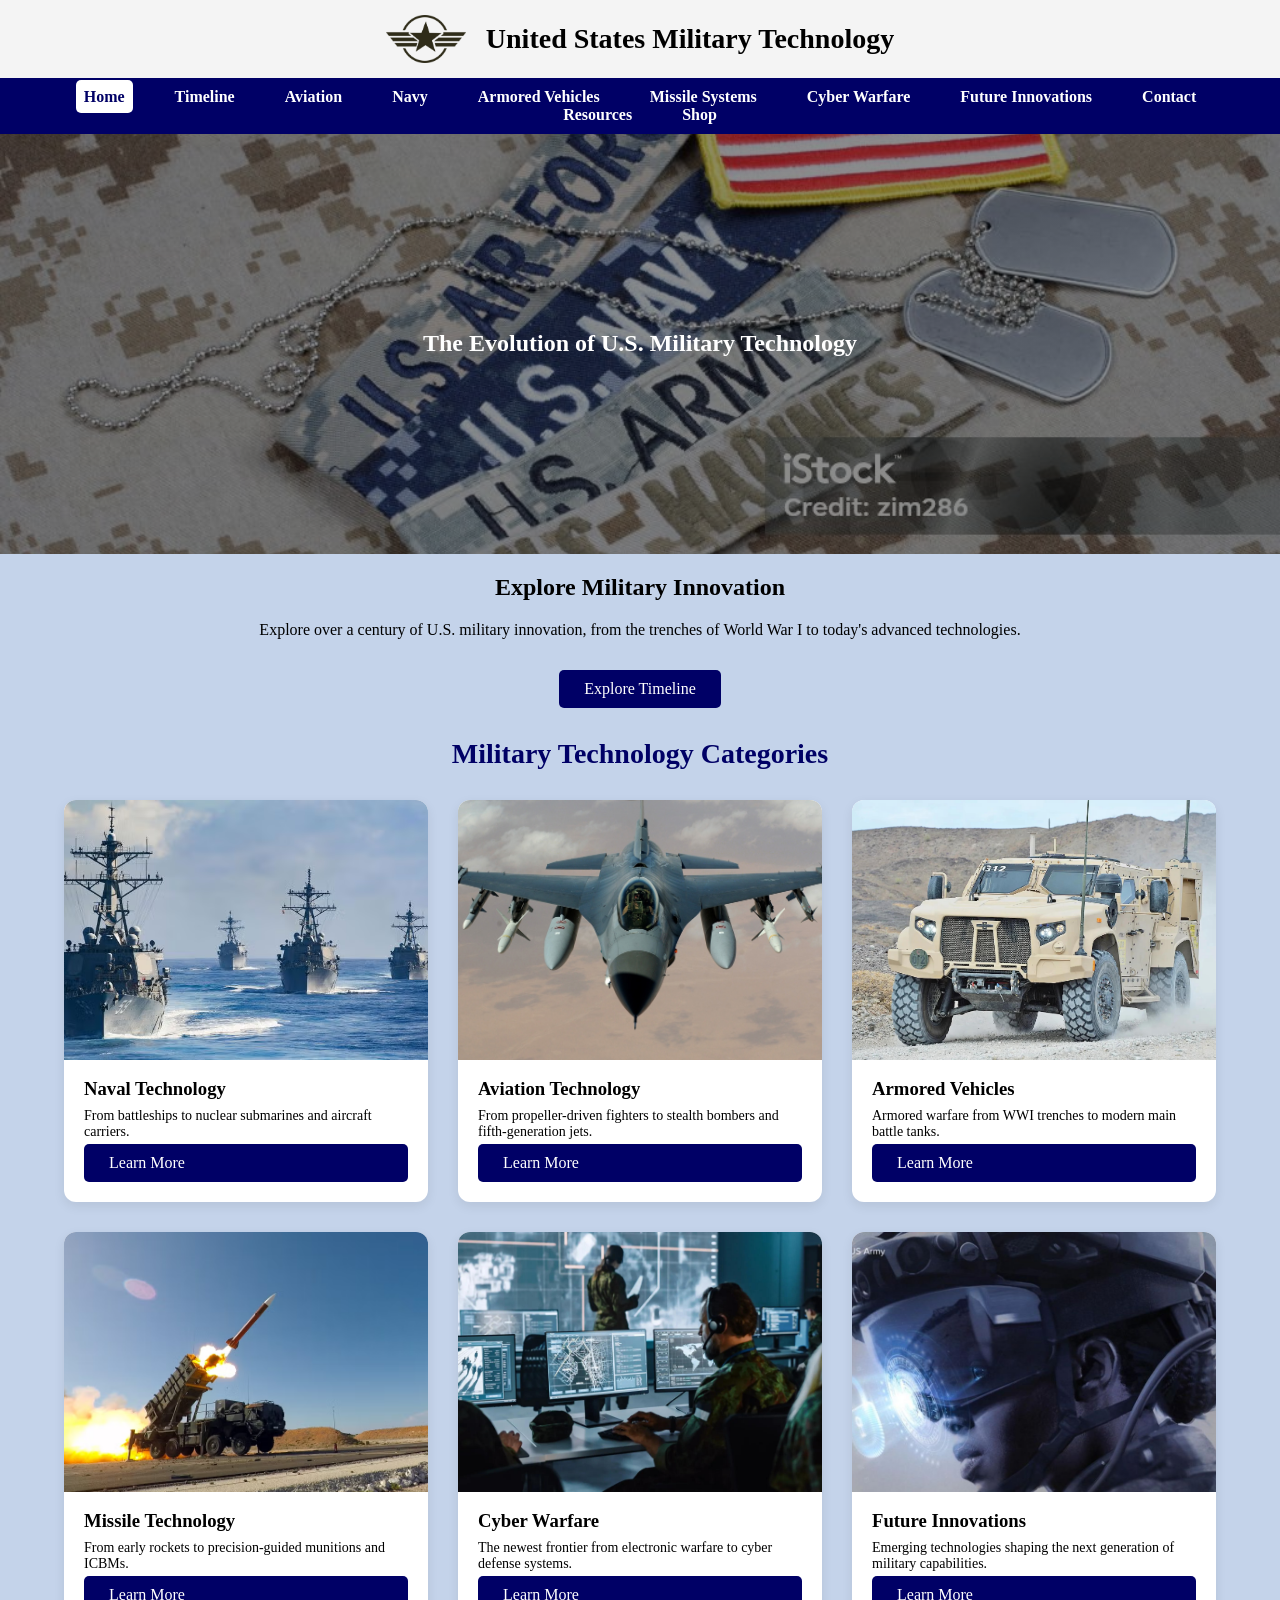
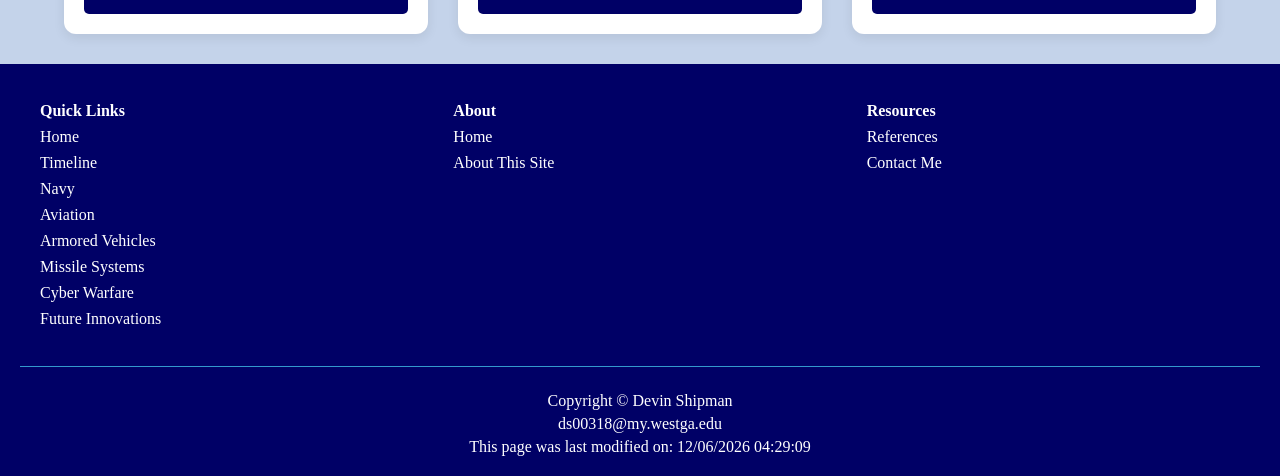
==== commit 34a855e2: "Updated index.html Updated header with a link to the site title and added a script tag for external " ====
--- a/index.html
+++ b/index.html
@@ -14,7 +14,9 @@
 
   <header class="top-header">
     <img src="images/logo1.png" alt="United States Military Technology website logo" class="logo">
-    <h1 class="site-title">United States Military Technology</h1>
+    <a href="index.html" class="site-title-link">
+      <h1 class="site-title">United States Military Technology</h1>
+    </a>
   </header>
 
   <nav>
@@ -106,7 +108,7 @@
 
       <div class="footer-section">
         <p><strong>Quick Links</strong></p>
-        <p><a href="index.html">Home</a></p>
+        <p><a href="index.html" class="active">Home</a></p>
         <p><a href="timeline.html">Timeline</a></p>
         <p><a href="navy.html">Navy</a></p>
         <p><a href="aviation.html">Aviation</a></p>
@@ -141,6 +143,8 @@
     </div>
   </footer>
 
+  <script src="script.js"></script>
+
 </body>
 
 </html>
--- a/project.css
+++ b/project.css
@@ -31,6 +31,11 @@
   font-size: clamp(20px, 4vw, 28px);
 }
 
+.site-title-link {
+  text-decoration: none;
+  color: inherit;
+}
+
 /* NAVBAR */
 
 .navbar {
@@ -52,13 +57,15 @@
   padding: 8px;
 }
 
-.navbar a:hover {
-  text-decoration: underline;
-}
-
 .navbar a:focus-visible {
   outline: 3px solid #3399CC;
   outline-offset: 2px;
+}
+
+.navbar a.active {
+  background: white;
+  color: #000066;
+  border-radius: 5px;
 }
 
 /* HERO */
@@ -673,46 +680,53 @@
     display: flex;
     flex-wrap: wrap;
     justify-content: center;
-  }
-
+    gap: 5px;
+    padding: 10px;
+  }
+ 
   .navbar li {
-    margin: 8px 10px;
-  }
-
+    margin: 0;
+  }
+ 
+  .navbar a {
+    display: block;
+    padding: 8px 12px;
+  }
+ 
   .content-card {
     flex-direction: column;
     align-items: center;
   }
-
+ 
   .content-card img {
     width: 80%;
     max-width: 500px;
   }
-
+ 
   .content-text {
     width: 100%;
   }
-
+ 
   .image-column {
     width: 100%;
     flex-direction: row;
     flex-wrap: wrap;
   }
-
+ 
   .image-column img {
     height: 140px;
     flex: 1 1 45%;
   }
-
+ 
   .contact-container {
     flex-direction: column;
     align-items: center;
   }
-
+ 
   .timeline {
     width: 95%;
   }
-
+ 
   .product-grid {
     grid-template-columns: repeat(2, 1fr);
   }
@@ -777,6 +791,11 @@
     margin: 5px 0;
   }
 
+   .navbar a {
+    font-size: 13px;
+    padding: 6px 8px;
+  }
+
   .description {
     width: 95%;
   }
